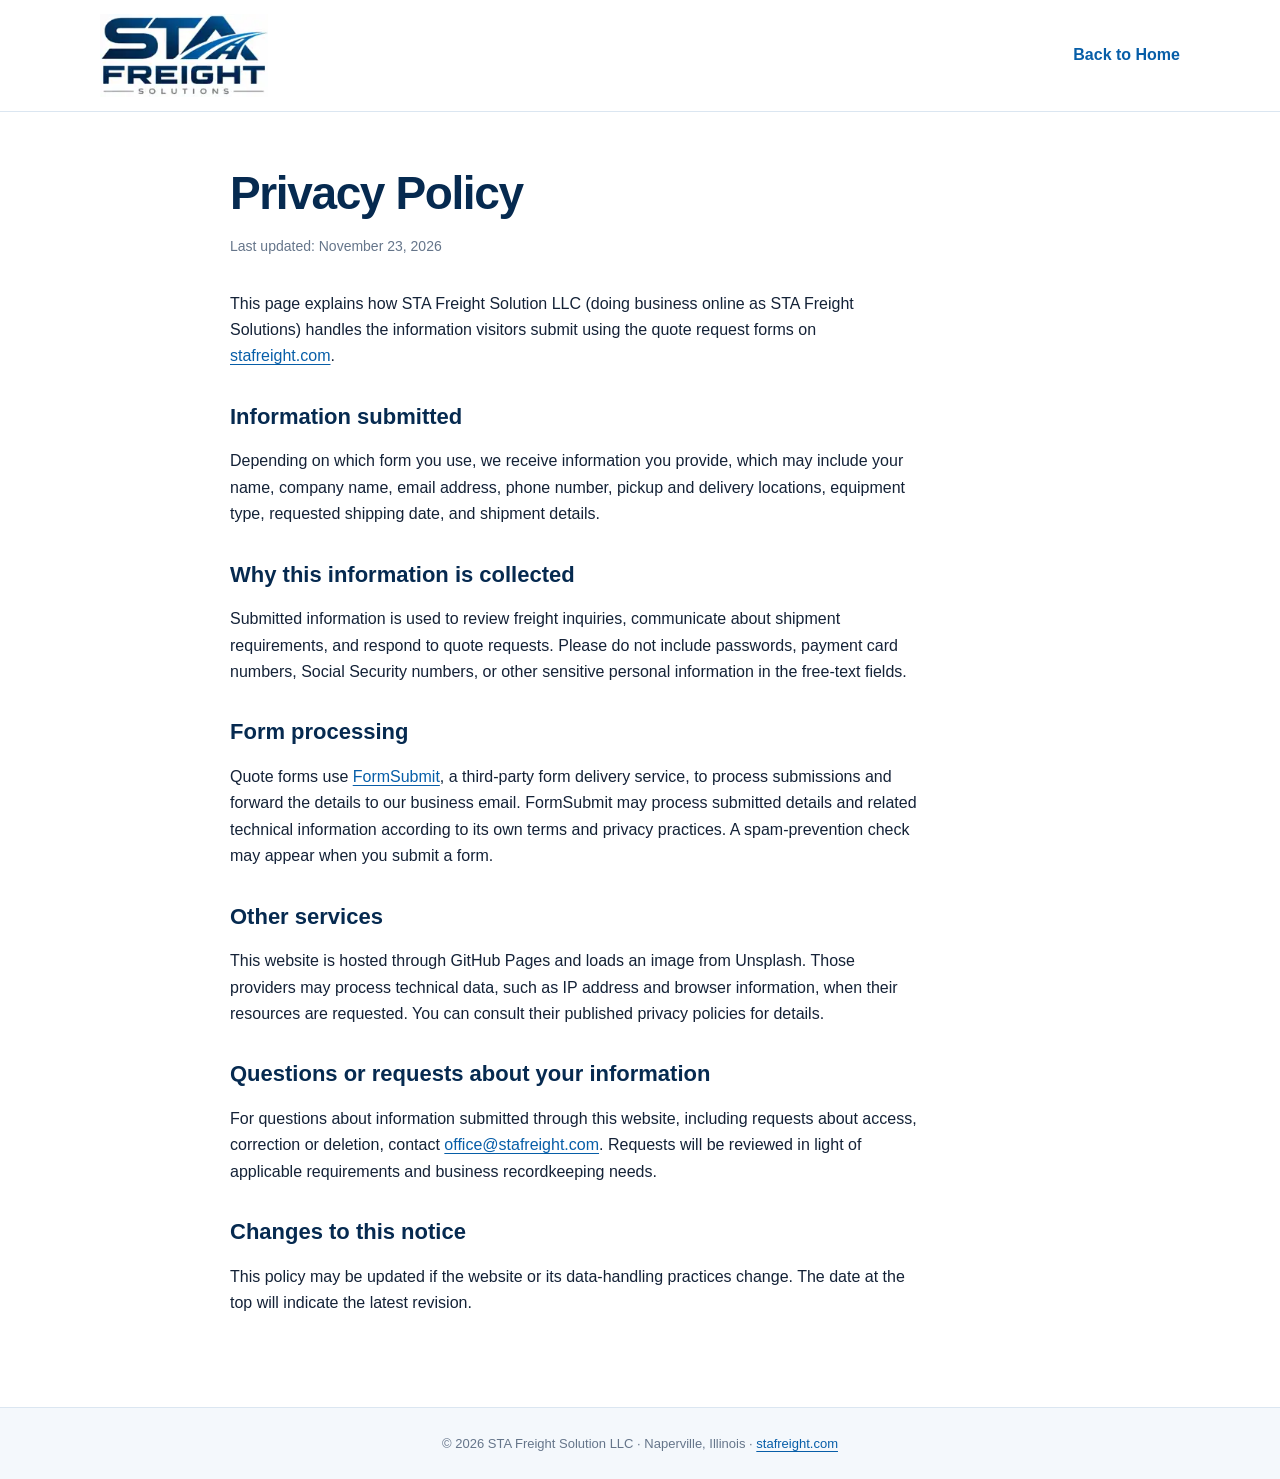
==== privacy.html @ 1ee25dc0 "P2: add transparent privacy notice for quote forms" ====
<!doctype html>
<html lang="en">
<head>
  <meta charset="utf-8">
  <meta name="viewport" content="width=device-width,initial-scale=1">
  <title>Privacy Policy | STA Freight Solutions</title>
  <meta name="description" content="How STA Freight Solution LLC handles information submitted through freight quote and contact forms.">
  <meta name="robots" content="index,follow">
  <link rel="canonical" href="https://stafreight.com/privacy.html">
  <link rel="icon" type="image/webp" href="/assets/sta-freight-logo.webp">
  <meta name="theme-color" content="#062a50">
  <style>
    :root{--navy:#062a50;--blue:#0c82dc;--ink:#142237;--muted:#65758a;--line:#dbe6f1;--soft:#f4f8fc}
    *{box-sizing:border-box}body{margin:0;font:16px/1.65 -apple-system,BlinkMacSystemFont,"Segoe UI",Arial,sans-serif;color:var(--ink);background:#fff}
    a{color:#075ea8;text-underline-offset:3px}a:focus-visible{outline:3px solid var(--blue);outline-offset:3px}
    header{border-bottom:1px solid var(--line);background:#fff}.bar{max-width:1120px;margin:auto;display:flex;justify-content:space-between;align-items:center;gap:18px;padding:14px 20px}.brand img{display:block;width:168px;max-width:100%;height:auto}.back{text-decoration:none;font-weight:750}
    main{max-width:860px;padding:54px 20px 74px;margin:auto}h1,h2{color:var(--navy);line-height:1.2}h1{font-size:clamp(32px,5vw,46px);letter-spacing:-.03em;margin:0 0 10px}h2{font-size:22px;margin-top:34px}
    p,li{max-width:78ch}ul{padding-left:22px}.date{font-size:14px;color:var(--muted);margin-bottom:32px}
    footer{background:var(--soft);border-top:1px solid var(--line);padding:25px 20px;text-align:center;font-size:13px;color:var(--muted)}
    @media(max-width:600px){main{padding-top:38px}.bar{padding:12px 16px}.brand img{width:138px}}
  </style>
</head>
<body>
  <header><div class="bar"><a class="brand" href="/" aria-label="Return to STA Freight home"><img src="/assets/sta-freight-logo.webp" alt="STA Freight Solutions" width="168" decoding="async"></a><a class="back" href="/">Back to Home</a></div></header>
  <main>
    <h1>Privacy Policy</h1>
    <p class="date">Last updated: November 23, 2026</p>
    <p>This page explains how STA Freight Solution LLC (doing business online as STA Freight Solutions) handles the information visitors submit using the quote request forms on <a href="https://stafreight.com/">stafreight.com</a>.</p>
    <h2>Information submitted</h2>
    <p>Depending on which form you use, we receive information you provide, which may include your name, company name, email address, phone number, pickup and delivery locations, equipment type, requested shipping date, and shipment details.</p>
    <h2>Why this information is collected</h2>
    <p>Submitted information is used to review freight inquiries, communicate about shipment requirements, and respond to quote requests. Please do not include passwords, payment card numbers, Social Security numbers, or other sensitive personal information in the free-text fields.</p>
    <h2>Form processing</h2>
    <p>Quote forms use <a href="https://formsubmit.co/" target="_blank" rel="noopener noreferrer">FormSubmit</a>, a third-party form delivery service, to process submissions and forward the details to our business email. FormSubmit may process submitted details and related technical information according to its own terms and privacy practices. A spam-prevention check may appear when you submit a form.</p>
    <h2>Other services</h2>
    <p>This website is hosted through GitHub Pages and loads an image from Unsplash. Those providers may process technical data, such as IP address and browser information, when their resources are requested. You can consult their published privacy policies for details.</p>
    <h2>Questions or requests about your information</h2>
    <p>For questions about information submitted through this website, including requests about access, correction or deletion, contact <a href="mailto:office@stafreight.com">office@stafreight.com</a>. Requests will be reviewed in light of applicable requirements and business recordkeeping needs.</p>
    <h2>Changes to this notice</h2>
    <p>This policy may be updated if the website or its data-handling practices change. The date at the top will indicate the latest revision.</p>
  </main>
  <footer>© 2026 STA Freight Solution LLC · Naperville, Illinois · <a href="/">stafreight.com</a></footer>
</body>
</html>
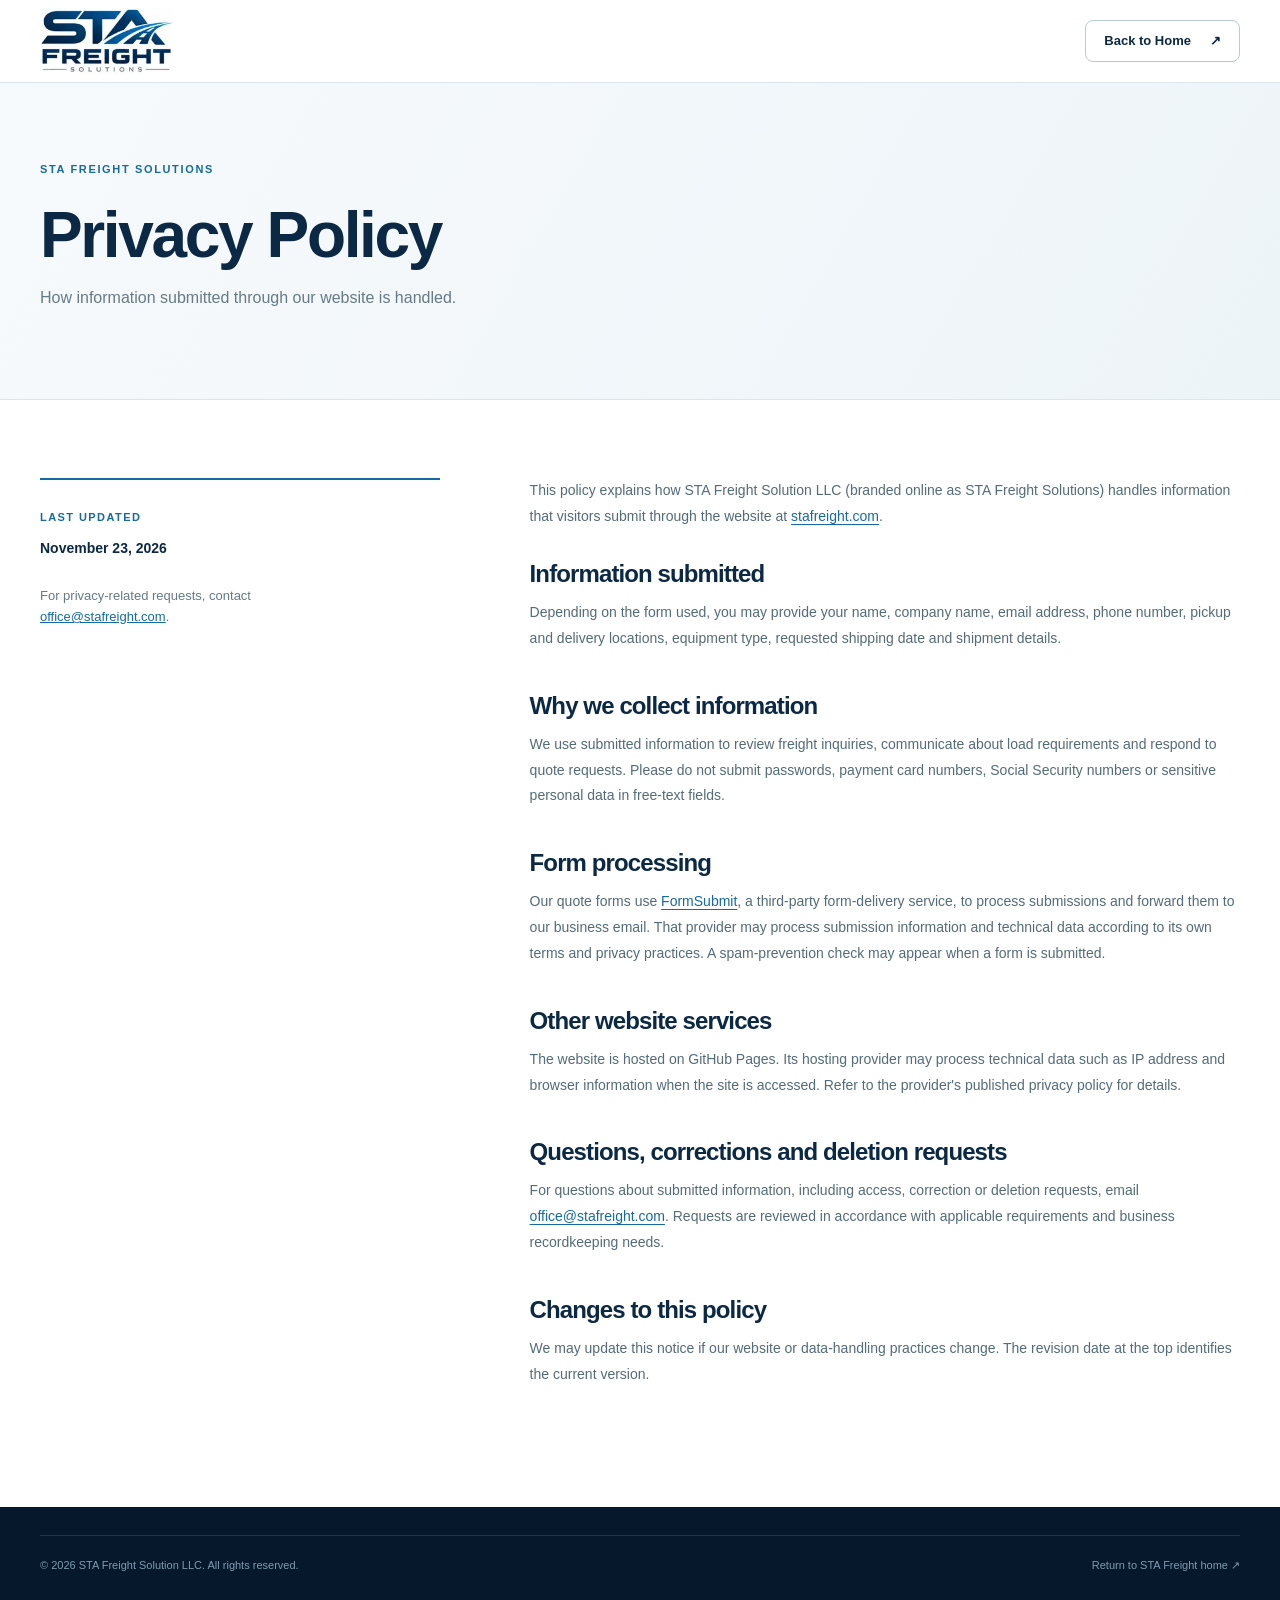
==== commit dd64624b: "Redesign STA Freight website in Corporate Premium style with accessible responsive layout" ====
--- a/privacy.html
+++ b/privacy.html
@@ -1,44 +1,26 @@
 <!doctype html>
 <html lang="en">
 <head>
-  <meta charset="utf-8">
-  <meta name="viewport" content="width=device-width,initial-scale=1">
+  <meta charset="utf-8"><meta name="viewport" content="width=device-width,initial-scale=1">
   <title>Privacy Policy | STA Freight Solutions</title>
-  <meta name="description" content="How STA Freight Solution LLC handles information submitted through freight quote and contact forms.">
-  <meta name="robots" content="index,follow">
-  <link rel="canonical" href="https://stafreight.com/privacy.html">
-  <link rel="icon" type="image/webp" href="/assets/sta-freight-logo.webp">
-  <meta name="theme-color" content="#062a50">
-  <style>
-    :root{--navy:#062a50;--blue:#0c82dc;--ink:#142237;--muted:#65758a;--line:#dbe6f1;--soft:#f4f8fc}
-    *{box-sizing:border-box}body{margin:0;font:16px/1.65 -apple-system,BlinkMacSystemFont,"Segoe UI",Arial,sans-serif;color:var(--ink);background:#fff}
-    a{color:#075ea8;text-underline-offset:3px}a:focus-visible{outline:3px solid var(--blue);outline-offset:3px}
-    header{border-bottom:1px solid var(--line);background:#fff}.bar{max-width:1120px;margin:auto;display:flex;justify-content:space-between;align-items:center;gap:18px;padding:14px 20px}.brand img{display:block;width:168px;max-width:100%;height:auto}.back{text-decoration:none;font-weight:750}
-    main{max-width:860px;padding:54px 20px 74px;margin:auto}h1,h2{color:var(--navy);line-height:1.2}h1{font-size:clamp(32px,5vw,46px);letter-spacing:-.03em;margin:0 0 10px}h2{font-size:22px;margin-top:34px}
-    p,li{max-width:78ch}ul{padding-left:22px}.date{font-size:14px;color:var(--muted);margin-bottom:32px}
-    footer{background:var(--soft);border-top:1px solid var(--line);padding:25px 20px;text-align:center;font-size:13px;color:var(--muted)}
-    @media(max-width:600px){main{padding-top:38px}.bar{padding:12px 16px}.brand img{width:138px}}
-  </style>
+  <meta name="description" content="How STA Freight Solution LLC handles information submitted through our freight quote forms.">
+  <meta name="robots" content="index, follow"><link rel="canonical" href="https://stafreight.com/privacy.html"><link rel="icon" type="image/webp" href="/assets/sta-freight-logo.webp"><meta name="theme-color" content="#0b2945">
+  <link rel="stylesheet" href="/assets/site.css?v=20261123a">
 </head>
 <body>
-  <header><div class="bar"><a class="brand" href="/" aria-label="Return to STA Freight home"><img src="/assets/sta-freight-logo.webp" alt="STA Freight Solutions" width="168" decoding="async"></a><a class="back" href="/">Back to Home</a></div></header>
-  <main>
-    <h1>Privacy Policy</h1>
-    <p class="date">Last updated: November 23, 2026</p>
-    <p>This page explains how STA Freight Solution LLC (doing business online as STA Freight Solutions) handles the information visitors submit using the quote request forms on <a href="https://stafreight.com/">stafreight.com</a>.</p>
-    <h2>Information submitted</h2>
-    <p>Depending on which form you use, we receive information you provide, which may include your name, company name, email address, phone number, pickup and delivery locations, equipment type, requested shipping date, and shipment details.</p>
-    <h2>Why this information is collected</h2>
-    <p>Submitted information is used to review freight inquiries, communicate about shipment requirements, and respond to quote requests. Please do not include passwords, payment card numbers, Social Security numbers, or other sensitive personal information in the free-text fields.</p>
-    <h2>Form processing</h2>
-    <p>Quote forms use <a href="https://formsubmit.co/" target="_blank" rel="noopener noreferrer">FormSubmit</a>, a third-party form delivery service, to process submissions and forward the details to our business email. FormSubmit may process submitted details and related technical information according to its own terms and privacy practices. A spam-prevention check may appear when you submit a form.</p>
-    <h2>Other services</h2>
-    <p>This website is hosted through GitHub Pages and loads an image from Unsplash. Those providers may process technical data, such as IP address and browser information, when their resources are requested. You can consult their published privacy policies for details.</p>
-    <h2>Questions or requests about your information</h2>
-    <p>For questions about information submitted through this website, including requests about access, correction or deletion, contact <a href="mailto:office@stafreight.com">office@stafreight.com</a>. Requests will be reviewed in light of applicable requirements and business recordkeeping needs.</p>
-    <h2>Changes to this notice</h2>
-    <p>This policy may be updated if the website or its data-handling practices change. The date at the top will indicate the latest revision.</p>
-  </main>
-  <footer>© 2026 STA Freight Solution LLC · Naperville, Illinois · <a href="/">stafreight.com</a></footer>
-</body>
-</html>+<a class="skip-link" href="#main">Skip to content</a>
+<header class="site-header"><div class="container header-inner"><a class="brand" href="/" aria-label="STA Freight Solutions home"><img src="/assets/sta-freight-logo.webp" alt="STA Freight Solutions" width="220" height="109"></a><a class="btn btn-outline secondary-page-home" href="/">Back to Home <span aria-hidden="true">↗</span></a></div></header>
+<main id="main">
+<section class="secondary-hero"><div class="container"><p class="eyebrow">STA FREIGHT SOLUTIONS</p><h1>Privacy Policy</h1><p>How information submitted through our website is handled.</p></div></section>
+<section class="secondary-body"><div class="container secondary-layout"><aside><span>LAST UPDATED</span><strong>November 23, 2026</strong><p>For privacy-related requests, contact <a href="mailto:office@stafreight.com">office@stafreight.com</a>.</p></aside><div class="legal-content">
+<p>This policy explains how STA Freight Solution LLC (branded online as STA Freight Solutions) handles information that visitors submit through the website at <a href="https://stafreight.com/">stafreight.com</a>.</p>
+<h2>Information submitted</h2><p>Depending on the form used, you may provide your name, company name, email address, phone number, pickup and delivery locations, equipment type, requested shipping date and shipment details.</p>
+<h2>Why we collect information</h2><p>We use submitted information to review freight inquiries, communicate about load requirements and respond to quote requests. Please do not submit passwords, payment card numbers, Social Security numbers or sensitive personal data in free-text fields.</p>
+<h2>Form processing</h2><p>Our quote forms use <a href="https://formsubmit.co/" target="_blank" rel="noopener noreferrer">FormSubmit</a>, a third-party form-delivery service, to process submissions and forward them to our business email. That provider may process submission information and technical data according to its own terms and privacy practices. A spam-prevention check may appear when a form is submitted.</p>
+<h2>Other website services</h2><p>The website is hosted on GitHub Pages. Its hosting provider may process technical data such as IP address and browser information when the site is accessed. Refer to the provider's published privacy policy for details.</p>
+<h2>Questions, corrections and deletion requests</h2><p>For questions about submitted information, including access, correction or deletion requests, email <a href="mailto:office@stafreight.com">office@stafreight.com</a>. Requests are reviewed in accordance with applicable requirements and business recordkeeping needs.</p>
+<h2>Changes to this policy</h2><p>We may update this notice if our website or data-handling practices change. The revision date at the top identifies the current version.</p>
+</div></div></section>
+</main>
+<footer class="site-footer secondary-footer"><div class="container footer-bottom"><span>© 2026 STA Freight Solution LLC. All rights reserved.</span><a href="/">Return to STA Freight home ↗</a></div></footer>
+</body></html>
--- a/assets/site.css
+++ b/assets/site.css
@@ -0,0 +1,31 @@
+:root{--navy:#0b2945;--dark:#071e34;--deep:#06182b;--blue:#146aa3;--bright:#2788ba;--sky:#9bd1ee;--ink:#183247;--muted:#667a88;--line:#dce5eb;--soft:#f4f7f9;--white:#fff;--radius:18px}
+*,*::before,*::after{box-sizing:border-box}html{scroll-behavior:smooth;scroll-padding-top:110px}body{margin:0;background:#fff;color:var(--ink);font:16px/1.62 Inter,-apple-system,BlinkMacSystemFont,"Segoe UI",Arial,sans-serif;-webkit-font-smoothing:antialiased}body.modal-open{overflow:hidden}a{color:inherit;text-decoration:none}button,input,select,textarea{font:inherit}button{cursor:pointer}.container{width:min(1200px,calc(100% - 64px));margin:0 auto}section[id]{scroll-margin-top:110px}
+:where(a,button,input,select,textarea,summary):focus-visible{outline:3px solid #2997d0;outline-offset:3px}.skip-link{position:fixed;z-index:200;top:-100px;left:20px;padding:11px 18px;background:#fff;color:var(--navy);border-radius:10px;box-shadow:0 6px 28px #0003}.skip-link:focus{top:15px}h1,h2,h3,p{margin-top:0}h1,h2,h3{line-height:1.16;letter-spacing:-.037em}h2{font-size:clamp(34px,3.65vw,54px)}
+.eyebrow{display:flex;align-items:center;gap:10px;margin:0 0 22px;color:var(--blue);font-size:11px;line-height:1.3;font-weight:800;letter-spacing:.15em}.eyebrow-light{color:#9fd5f2}.signal-dot{width:8px;height:8px;background:#2f8fba;border-radius:50%;box-shadow:0 0 0 4px rgba(47,143,186,.11)}
+.topbar{background:var(--dark);color:#c9dbe8;font-size:11px;letter-spacing:.025em}.topbar-inner{display:flex;justify-content:space-between;gap:20px;align-items:center;min-height:35px}.topbar-divider{opacity:.35;padding:0 8px}.topbar-links{display:flex;gap:30px}.topbar-links a:hover{color:white}
+.site-header{position:sticky;top:0;z-index:50;background:rgba(255,255,255,.97);border-bottom:1px solid var(--line);backdrop-filter:blur(16px)}.header-inner{height:82px;display:flex;justify-content:space-between;align-items:center;gap:20px}.brand{display:inline-flex;align-items:center;flex-shrink:0}.brand img{display:block;width:auto;height:66px;object-fit:contain}.nav-links{display:flex;align-items:center;gap:27px;font-size:13px;font-weight:650;color:#415466}.nav-links>a:not(.nav-cta):hover{color:var(--blue)}.nav-cta{display:inline-flex;align-items:center;gap:17px;margin-left:5px;background:var(--navy);color:#fff;border-radius:7px;padding:12px 17px;font-size:13px;font-weight:750}.nav-cta:hover{background:#174266}.menu-toggle{display:none;background:transparent;border:0;padding:10px;width:46px;height:46px;flex-direction:column;align-items:center;justify-content:center;gap:5px}.menu-toggle span{display:block;width:24px;height:2px;background:var(--navy);border-radius:3px}
+.btn{display:inline-flex;align-items:center;justify-content:center;gap:19px;min-height:52px;padding:0 22px;border-radius:8px;border:1px solid transparent;font-weight:750;font-size:14px;text-align:center;transition:background-color .2s,transform .2s,box-shadow .2s}.btn:hover{transform:translateY(-1px)}.btn-primary{color:white;background:var(--navy);border-color:var(--navy);box-shadow:0 8px 22px rgba(11,41,69,.12)}.btn-primary:hover{background:#17466d}.btn-outline{background:transparent;color:var(--navy);border-color:#b9c9d6}.btn-outline:hover{background:#fff}.btn-light{background:#fff;color:var(--navy)}.btn-light:hover{background:#e5f0f7}.btn-white-outline{border-color:rgba(255,255,255,.4);background:rgba(255,255,255,.08);color:#fff}.btn-white-outline:hover{background:rgba(255,255,255,.15)}.btn-full{width:100%}.text-link{display:inline-flex;align-items:center;gap:12px;color:var(--blue);font-size:14px;font-weight:780;border-bottom:1px solid currentColor;padding-bottom:5px}.text-link:hover{color:var(--navy)}.text-link-light{color:#a3d7f2}.text-link-light:hover{color:#fff}
+.hero{background:radial-gradient(circle at 80% 16%,#e6f1f7 0%,transparent 36%),linear-gradient(120deg,#f8fafc 0%,#f4f7fa 72%,#edf3f7 100%);border-bottom:1px solid var(--line)}.hero-inner{display:grid;grid-template-columns:1.02fr .98fr;gap:clamp(42px,5.5vw,92px);align-items:center;min-height:630px;padding:76px 0 86px}.hero-copy h1{font-size:clamp(52px,5vw,77px);line-height:1.04;letter-spacing:-.055em;color:var(--navy);max-width:650px;margin:0}.hero-copy h1 span{color:var(--blue)}.hero-subtitle{font-size:18px;line-height:1.7;max-width:560px;color:#5a7182;margin:28px 0 30px}.hero-actions{display:flex;flex-wrap:wrap;gap:12px}.hero-footnote{display:flex;align-items:center;gap:12px;color:#687f90;font-size:12px;font-weight:650;margin-top:40px;letter-spacing:.025em}.footnote-rule{display:block;width:28px;height:1px;background:#93aab9}
+.hero-panel{background:linear-gradient(160deg,#123b5d,#0b2945 65%,#071f35);border:1px solid #2b536f;border-radius:18px;box-shadow:0 32px 65px rgba(7,30,52,.18);color:white;overflow:hidden;min-height:505px;position:relative;display:flex;flex-direction:column}.hero-panel::before{content:"";position:absolute;inset:0;background-image:linear-gradient(rgba(255,255,255,.03) 1px,transparent 1px),linear-gradient(90deg,rgba(255,255,255,.03) 1px,transparent 1px);background-size:38px 38px;mask-image:linear-gradient(90deg,transparent,black);pointer-events:none}.panel-top,.panel-bottom{position:relative;display:flex;align-items:center;justify-content:space-between;padding:23px 27px;gap:10px;font-size:10px;font-weight:760;letter-spacing:.12em}.panel-top{border-bottom:1px solid rgba(255,255,255,.14)}.panel-corner{width:33px;height:33px;border:1px solid rgba(255,255,255,.3);display:grid;place-items:center;border-radius:50%;font-size:17px}.panel-content{padding:35px 34px 18px;position:relative;flex:1}.panel-overline{font-size:10px;letter-spacing:.15em;color:#8db8d5;font-weight:750;margin-bottom:16px}.panel-content h2{font-size:clamp(34px,3.6vw,52px);font-weight:680;line-height:1.07;letter-spacing:-.05em;margin:0}.panel-content h2 span{color:#a4d7ef}.route-graphic{height:125px;margin:16px -8px -12px}.route-graphic svg{display:block;width:100%;height:100%}.panel-steps{display:grid;grid-template-columns:repeat(3,minmax(0,1fr));gap:8px}.panel-steps div{display:flex;flex-direction:column;gap:8px;padding:14px 12px 14px;border:1px solid rgba(255,255,255,.16);background:rgba(255,255,255,.055);border-radius:8px}.panel-steps span{font-size:11px;color:#90c8e8;font-weight:850}.panel-steps strong{font-size:11px;font-weight:680;line-height:1.4}.panel-bottom{border-top:1px solid rgba(255,255,255,.13);color:#98bdd5}
+.credential-strip{background:#fff;border-bottom:1px solid var(--line)}.credential-inner{display:grid;grid-template-columns:repeat(3,1fr) auto;align-items:center;min-height:108px;gap:20px}.credential-inner>span{border-right:1px solid var(--line);padding-right:20px;display:flex;flex-direction:column;gap:2px}.credential-inner strong{font-size:15px;letter-spacing:.005em;color:var(--navy)}.credential-inner small{font-size:11px;color:var(--muted)}.credential-inner>a{font-size:12px;font-weight:800;color:var(--blue);white-space:nowrap}.credential-inner>a:hover{text-decoration:underline}
+.section{padding:105px 0}.section-head{display:grid;grid-template-columns:1.25fr .75fr;gap:35px;align-items:end;margin-bottom:40px}.section-head h2{color:var(--navy);max-width:680px;margin:0}.section-head>p{color:var(--muted);font-size:15px;max-width:420px;margin:0 0 8px}.section-head .eyebrow{margin-bottom:16px}
+.services-section{background:#fff}.services-grid{display:grid;grid-template-columns:repeat(4,minmax(0,1fr));gap:15px}.service-card{min-height:285px;border:1px solid var(--line);background:white;border-radius:12px;padding:25px 23px 23px;display:flex;flex-direction:column;transition:border-color .2s,box-shadow .2s,transform .2s}.service-card:hover{border-color:#a4c3d7;box-shadow:0 13px 31px rgba(11,41,69,.08);transform:translateY(-2px)}.service-top{display:flex;justify-content:space-between;align-items:start;margin-bottom:33px}.service-index{font-size:11px;color:#8393a0;letter-spacing:.05em;font-weight:720}.service-icon{width:43px;height:43px;border:1px solid #cddfe9;border-radius:10px;background:#f2f8fb;display:grid;place-items:center;color:var(--blue);font-weight:850;font-size:12px;letter-spacing:.06em}.service-card h3{font-size:22px;color:var(--navy);margin-bottom:10px}.service-card p{font-size:13px;line-height:1.72;color:var(--muted);margin:0}.service-detail{margin-top:auto;padding-top:25px;color:var(--blue);font-size:9px;font-weight:850;letter-spacing:.12em}.services-bottom{display:flex;align-items:center;justify-content:space-between;gap:20px;border-top:1px solid var(--line);padding-top:24px;margin-top:30px;color:#738897;font-size:14px}
+.approach-section{background:var(--navy);color:white;position:relative;overflow:hidden}.approach-section::before{content:"";position:absolute;width:540px;height:540px;right:-200px;top:-160px;border-radius:50%;border:1px solid rgba(255,255,255,.08);box-shadow:0 0 0 80px rgba(255,255,255,.018),0 0 0 170px rgba(255,255,255,.01)}.approach-layout{display:grid;grid-template-columns:.9fr 1.1fr;gap:130px;position:relative;align-items:center}.approach-intro h2{color:#fff;font-size:clamp(43px,4.1vw,60px);margin:0 0 22px}.approach-intro h2 span{color:#9cd5f2}.approach-intro>p:not(.eyebrow){color:#c8d8e2;line-height:1.82;font-size:15px;max-width:440px;margin-bottom:30px}.approach-points{display:grid}.approach-points article{display:grid;grid-template-columns:45px 1fr;gap:20px;padding:22px 0;border-bottom:1px solid rgba(255,255,255,.18)}.approach-points article:first-child{border-top:1px solid rgba(255,255,255,.18)}.approach-num{font-size:12px;font-weight:850;color:#7db8d8}.approach-points h3{font-size:20px;color:white;font-weight:650;margin-bottom:7px}.approach-points p{font-size:13px;color:#b8ccdb;max-width:430px;margin:0}
+.process-section{background:#fff}.process-layout{display:grid;grid-template-columns:.88fr 1.12fr;gap:130px;align-items:center}.process-copy h2{color:var(--navy);margin:0 0 21px}.process-copy>p:not(.eyebrow){color:var(--muted);font-size:15px;line-height:1.78;margin-bottom:29px}.process-steps{border-top:1px solid var(--line)}.process-step{display:grid;grid-template-columns:55px 1fr;gap:18px;padding:27px 0;border-bottom:1px solid var(--line)}.process-number{color:var(--blue);font-size:14px;font-weight:800}.process-step h3{font-size:20px;color:var(--navy);margin:0 0 7px}.process-step p{font-size:13px;color:var(--muted);margin:0;max-width:440px}
+.coverage-section{padding:66px 0;background:#103a5c;color:#fff}.coverage-layout{display:grid;grid-template-columns:1fr .9fr;gap:90px;align-items:center}.coverage-layout h2{font-size:clamp(35px,3.5vw,49px);margin:0 0 18px}.coverage-layout p:not(.eyebrow){font-size:14px;color:#cee0ec;max-width:530px;line-height:1.8}.coverage-mark{padding:23px 28px;display:flex;align-items:center;gap:10px;position:relative;border:1px solid rgba(255,255,255,.17);border-radius:12px;background:rgba(255,255,255,.04)}.coverage-mark>span:not(.coverage-line){display:flex;flex-direction:column;gap:4px;font-size:12px;font-weight:800;color:#9fd6f3;white-space:nowrap}.coverage-mark b{color:white;font-size:10px;letter-spacing:.09em}.coverage-line{height:1px;flex:1;min-width:20px;border-top:1px dashed #73a4c1;position:relative}.coverage-line::after{content:"";position:absolute;right:0;top:-4px;width:7px;height:7px;border-top:1px solid #73a4c1;border-right:1px solid #73a4c1;transform:rotate(45deg)}.coverage-mark>div{position:absolute;bottom:-12px;left:50%;transform:translateX(-50%);background:#103a5c;padding:0 10px;font-size:9px;letter-spacing:.13em;color:#a2cce3;white-space:nowrap}
+.carrier-section{background:#f4f7f9}.carrier-layout{display:grid;grid-template-columns:1fr .8fr;gap:95px;align-items:center}.carrier-layout h2{color:var(--navy);margin:0 0 17px}.carrier-layout p:not(.eyebrow){color:var(--muted);max-width:520px;font-size:15px;line-height:1.8}.carrier-card{background:#fff;border:1px solid var(--line);border-radius:12px;padding:39px 42px;box-shadow:0 17px 55px rgba(13,45,69,.055)}.carrier-card .card-label{color:var(--blue);font-size:11px;letter-spacing:.13em;font-weight:850}.carrier-card h3{font-size:30px;margin:19px 0 13px;color:var(--navy)}.carrier-card p{color:var(--muted);font-size:14px;margin-bottom:28px}.carrier-card .btn-white-outline{border:1px solid var(--navy);color:var(--navy);background:transparent}.carrier-card .btn-white-outline:hover{background:#eff5f9}
+.tools-section{background:#fff}.tools-grid{display:grid;grid-template-columns:1fr 1fr;gap:20px}.tool-card{background:#f7f9fa;border:1px solid var(--line);border-radius:13px;padding:32px;min-width:0}.tool-heading{display:grid;grid-template-columns:34px 1fr;gap:16px;margin-bottom:26px}.tool-index{font-size:12px;color:var(--blue);font-weight:850;padding-top:7px}.tool-heading h3{font-size:24px;margin:0 0 7px;color:var(--navy)}.tool-heading p{margin:0;color:var(--muted);font-size:13px}.choice-grid{display:grid;grid-template-columns:repeat(2,minmax(0,1fr));gap:11px}.choice{background:#fff;border:1px solid #d4e0e7;color:var(--navy);padding:16px 14px;border-radius:8px;text-align:left;font-size:13px;font-weight:730;min-height:58px}.choice:hover,.choice.active{border-color:var(--blue);background:#eaf4fa;color:var(--blue)}.recommendation{display:none;gap:10px;margin-top:17px;background:#e9f4f8;border-left:3px solid var(--blue);padding:15px 17px;border-radius:7px}.recommendation.show{display:flex;flex-direction:column}.recommendation strong{color:var(--navy);font-size:17px}.recommendation span{color:var(--muted);font-size:13px}.recommendation .text-link{align-self:flex-start;margin-top:5px}.field-grid,.form-row{display:grid;grid-template-columns:repeat(2,minmax(0,1fr));gap:15px}.field-grid label,.quote-form label,.mini-form label{display:block;color:#304b60;font-size:12px;font-weight:700;line-height:1.4}.field-grid input,.field-grid select,.quote-form input,.quote-form select,.quote-form textarea,.mini-form input,.mini-form select{display:block;width:100%;min-width:0;min-height:47px;margin-top:8px;padding:11px 13px;border:1px solid #cad9e3;border-radius:7px;background:#fff;color:var(--ink);outline:0}.field-grid input:focus,.field-grid select:focus,.quote-form input:focus,.quote-form select:focus,.quote-form textarea:focus,.mini-form input:focus,.mini-form select:focus{border-color:var(--blue);box-shadow:0 0 0 3px rgba(20,106,163,.13)}.field-grid{margin-bottom:19px}.estimate-result{display:flex;flex-direction:column;gap:5px;border-top:1px solid var(--line);margin-top:19px;padding-top:18px}.estimate-result small{color:var(--blue);font-weight:850;font-size:11px;letter-spacing:.03em}.estimate-result strong{font-size:27px;letter-spacing:-.02em;color:var(--navy)}.estimate-result em{font-style:normal;font-size:11px;color:var(--muted);line-height:1.6}
+.faq-section{background:#f5f8fa}.faq-layout{display:grid;grid-template-columns:.75fr 1.25fr;gap:100px}.faq-layout h2{color:var(--navy);margin:0 0 17px}.faq-layout>div:first-child>p:not(.eyebrow){font-size:15px;color:var(--muted);max-width:330px}.faq-list{border-top:1px solid #ccdae3}.faq-list details{border-bottom:1px solid #ccdae3}.faq-list summary{display:flex;align-items:center;justify-content:space-between;gap:15px;list-style:none;cursor:pointer;padding:23px 2px;font-weight:720;font-size:15px;color:var(--navy)}.faq-list summary::-webkit-details-marker{display:none}.faq-list summary::after{content:'+';font-size:23px;font-weight:350;color:var(--blue)}.faq-list details[open] summary::after{content:'−'}.faq-list details p{color:var(--muted);font-size:13px;line-height:1.8;margin:-5px 0 23px;max-width:620px}
+.contact-section{background:#fff}.contact-layout{display:grid;grid-template-columns:.87fr 1.13fr;gap:0;background:var(--navy);border-radius:16px;overflow:hidden;box-shadow:0 25px 65px rgba(8,39,65,.10)}.contact-info{color:#fff;padding:54px 50px;background:linear-gradient(155deg,#123c5d,var(--navy))}.contact-info h2{font-size:clamp(37px,3.6vw,51px);margin:0 0 19px}.contact-info>p:not(.eyebrow){color:#d0dfe9;font-size:15px;line-height:1.75;max-width:390px}.contact-details{margin-top:40px;display:flex;flex-direction:column;gap:27px}.contact-details>div{display:flex;flex-direction:column;gap:5px}.contact-details span{font-size:10px;font-weight:800;letter-spacing:.14em;color:#8fc6e6}.contact-details a,.contact-details strong{font-size:17px;color:white;font-weight:650}.contact-details a:hover{text-decoration:underline}.contact-details small{color:#c9dce8;font-size:12px}.contact-details .verify-link{font-size:12px;color:#a4d9f5;align-self:flex-start}.quote-form{padding:44px 40px 35px;background:#f6f9fb;color:var(--ink)}.form-header{margin-bottom:25px}.form-header p{color:var(--blue);font-size:10px;font-weight:850;letter-spacing:.15em;margin:0 0 8px}.form-header h3{color:var(--navy);font-size:28px;margin:0 0 5px}.form-header span{font-size:11px;color:var(--muted)}.quote-form>.form-row{margin-bottom:15px}.quote-form>label{margin-bottom:18px}.quote-form textarea{resize:vertical;min-height:115px}.quote-form label span,.mini-form label span{color:#a34c46}.quote-form .btn{margin-top:0}.form-note{color:var(--muted);font-size:11px;line-height:1.6;margin:14px 0 0;text-align:center}.form-note a{text-decoration:underline;text-underline-offset:2px;color:var(--navy)}.honeypot{display:none!important;position:absolute!important;left:-9999px!important}
+.site-footer{background:var(--deep);color:#adbfcc;padding:68px 0 26px}.footer-inner{display:grid;grid-template-columns:2.2fr 1fr 1fr 1.35fr;gap:45px}.footer-logo{display:inline-flex;background:#fff;border-radius:6px;padding:8px 12px}.footer-logo img{display:block;width:135px;height:auto;object-fit:contain}.footer-company p{color:#9bb3c5;max-width:300px;font-size:13px;margin-top:20px;line-height:1.8}.footer-inner h3{color:#fff;font-size:10px;letter-spacing:.13em;font-weight:850;margin:8px 0 21px}.footer-inner>div:not(:first-child) a,.footer-inner>div:not(:first-child) span{display:block;font-size:12px;line-height:1.6;margin-bottom:11px}.footer-inner a:hover{color:#fff}.footer-bottom{display:flex;justify-content:space-between;gap:20px;border-top:1px solid rgba(255,255,255,.12);padding-top:21px;margin-top:48px;font-size:11px;color:#7f9bb0}
+.quick-float{position:fixed;right:22px;bottom:22px;z-index:55;padding:13px 18px;background:var(--blue);color:#fff;border:1px solid #2d8ebf;border-radius:999px;box-shadow:0 12px 27px rgba(8,54,91,.2);font-weight:780;font-size:13px}.quick-float:hover{background:var(--navy)}.quick-float span{padding-left:12px}
+.modal{position:fixed;inset:0;background:rgba(4,22,38,.7);z-index:100;display:none;align-items:center;justify-content:center;padding:17px;backdrop-filter:blur(5px)}.modal.show{display:flex}.modal-card{position:relative;background:#fff;border-radius:14px;padding:36px;width:min(670px,100%);max-height:calc(100dvh - 34px);overflow-y:auto;overscroll-behavior:contain;box-shadow:0 25px 75px #0003}.close-modal{position:absolute;top:17px;right:18px;width:40px;height:40px;border:1px solid var(--line);border-radius:50%;background:#fff;font-size:22px;color:var(--navy);display:grid;place-items:center}.modal-card h2{font-size:32px;color:var(--navy);margin:0 0 9px}.modal-card>#quickQuoteDescription{font-size:14px;color:var(--muted);margin-bottom:25px}.modal-card .eyebrow{margin-bottom:14px}.mini-form>.form-row{margin-bottom:15px}.mini-form .btn{margin-top:8px}
+@media(max-width:1150px){.hero-inner{gap:32px}.approach-layout,.process-layout{gap:75px}.footer-inner{gap:24px}.nav-links{gap:19px}.hero-copy h1{font-size:clamp(48px,5vw,68px)}}
+@media(max-width:1050px){.menu-toggle{display:flex}.header-inner{height:75px;position:relative}.brand img{height:60px}.nav-links{display:none}.nav-links.is-open{position:absolute;display:flex;top:calc(100% - 1px);left:0;right:0;flex-direction:column;align-items:stretch;gap:0;background:#fff;border:1px solid var(--line);padding:10px 14px 15px;max-height:calc(100dvh - 75px);overflow-y:auto;box-shadow:0 16px 30px #163a5220}.nav-links.is-open a{padding:11px 12px}.nav-links.is-open .nav-cta{margin:10px 0 0;justify-content:space-between}.hero-inner{grid-template-columns:1fr 1fr;gap:25px;padding:58px 0}.hero-copy h1{font-size:clamp(41px,5vw,59px)}.hero-subtitle{font-size:15px}.panel-content{padding:29px 22px 14px}.panel-content h2{font-size:36px}.panel-steps{grid-template-columns:1fr}.panel-steps div{flex-direction:row;gap:12px;padding:8px 12px}.hero-panel{min-height:455px}.panel-top,.panel-bottom{padding:15px 20px}.approach-layout,.process-layout{gap:55px}.credential-inner{grid-template-columns:repeat(3,1fr)}.credential-inner>a{grid-column:1/-1;border-top:1px solid var(--line);padding:14px 0}.footer-inner{grid-template-columns:1.5fr 1fr 1fr;row-gap:30px}.footer-inner>div:last-child{grid-column:1/-1}}
+@media(max-width:850px){.container{width:min(100% - 40px,650px)}.topbar{display:none}.hero-inner{grid-template-columns:1fr;padding:55px 0 48px;gap:36px}.hero-copy h1{font-size:clamp(43px,8vw,66px);max-width:620px}.hero-subtitle{max-width:600px;font-size:16px;margin:23px 0 25px}.hero-footnote{margin-top:27px}.hero-panel{min-height:0}.panel-content h2{font-size:43px}.panel-steps{grid-template-columns:repeat(3,1fr)}.panel-steps div{flex-direction:column;gap:6px;padding:11px}.credential-inner{grid-template-columns:repeat(3,1fr)}.section{padding:72px 0}.section-head{grid-template-columns:1fr;gap:14px}.services-grid{grid-template-columns:repeat(2,minmax(0,1fr))}.service-card{min-height:260px}.approach-layout,.process-layout,.carrier-layout,.coverage-layout,.faq-layout{grid-template-columns:1fr;gap:38px}.approach-intro h2{font-size:48px}.coverage-layout{gap:48px}.coverage-section{padding:65px 0}.tools-grid{grid-template-columns:1fr}.contact-layout{grid-template-columns:1fr}.contact-info{padding:40px}.quote-form{padding:36px 32px}.footer-inner{grid-template-columns:repeat(2,1fr)}.footer-inner>div:last-child{grid-column:auto}}
+@media(max-width:570px){.container{width:calc(100% - 32px)}.header-inner{height:67px}.brand img{height:52px}.hero-inner{padding:43px 0 44px;gap:28px}.hero-copy h1{font-size:clamp(39px,10vw,54px)}.hero-copy .eyebrow{font-size:10px}.hero-subtitle{font-size:15px}.hero-actions{display:grid;grid-template-columns:1fr}.hero-actions .btn{width:100%}.hero-footnote{font-size:11px;line-height:1.5;align-items:flex-start}.hero-panel{border-radius:14px}.panel-top{padding:14px 16px}.panel-content{padding:25px 20px 14px}.panel-content h2{font-size:38px}.route-graphic{height:95px}.panel-steps div{padding:9px 6px}.panel-steps strong{font-size:10px}.panel-bottom{font-size:8px;padding:15px 17px}.credential-inner{grid-template-columns:1fr 1fr;min-height:0;padding:20px 0 0;gap:20px 10px}.credential-inner>span{border-right:0;padding-right:0}.credential-inner>span:nth-child(3){grid-column:1/-1}.credential-inner>a{margin-top:0}.section{padding:62px 0}.section-head h2,.process-copy h2,.carrier-layout h2,.faq-layout h2{font-size:clamp(32px,9vw,43px)}.services-grid{grid-template-columns:1fr}.service-card{min-height:240px;padding:24px}.service-top{margin-bottom:22px}.services-bottom{flex-direction:column;align-items:flex-start;gap:8px}.approach-intro h2{font-size:44px}.approach-section{padding:64px 0}.coverage-mark{padding:23px 17px}.coverage-mark>span:not(.coverage-line){font-size:11px}.carrier-card{padding:28px 23px}.tool-card{padding:24px 18px}.tool-heading{gap:11px}.choice-grid{grid-template-columns:1fr}.field-grid,.form-row{grid-template-columns:1fr;gap:13px}.contact-layout{border-radius:12px}.contact-info{padding:36px 24px}.contact-info h2{font-size:37px}.quote-form{padding:28px 19px}.quote-form>.form-row{margin-bottom:13px}.footer-inner{grid-template-columns:1fr 1fr;gap:25px}.footer-inner>div:first-child{grid-column:1/-1}.footer-bottom{flex-direction:column;gap:5px}.quick-float{right:12px;bottom:max(12px,env(safe-area-inset-bottom));padding:12px 16px}.modal{padding:9px}.modal-card{padding:29px 17px 24px;max-height:calc(100dvh - 18px)}.modal-card h2{font-size:27px}}
+@media(prefers-reduced-motion:reduce){html{scroll-behavior:auto}*,*::before,*::after{animation-duration:.01ms!important;transition-duration:.01ms!important}}
+/* Secondary pages share the Corporate Premium identity */
+.secondary-page-home{min-height:42px;font-size:13px;padding:0 18px}.secondary-hero{background:linear-gradient(120deg,#f7fafc,#edf4f8);padding:79px 0 73px;border-bottom:1px solid var(--line)}.secondary-hero h1{font-size:clamp(42px,5vw,66px);color:var(--navy);margin:0 0 12px}.secondary-hero>div>p:last-child{color:var(--muted);font-size:16px}.secondary-body{padding:78px 0 105px}.secondary-layout{display:grid;grid-template-columns:.36fr .64fr;gap:90px}.secondary-layout aside{align-self:start;position:sticky;top:135px;border-top:2px solid var(--blue);padding-top:23px}.secondary-layout aside>span{color:var(--blue);letter-spacing:.13em;font-size:11px;font-weight:800}.secondary-layout aside>strong{display:block;margin:8px 0 25px;color:var(--navy);font-size:14px}.secondary-layout aside p{max-width:240px;color:var(--muted);font-size:13px}.secondary-layout aside a{color:var(--blue);text-decoration:underline}.legal-content p{font-size:14px;color:#536b7a;line-height:1.85}.legal-content h2{font-size:24px;color:var(--navy);margin:40px 0 12px}.legal-content h2:first-of-type{margin-top:30px}.legal-content a{color:var(--blue);text-decoration:underline;text-underline-offset:3px}.secondary-footer{padding:8px 0 28px}.secondary-footer .footer-bottom{margin-top:20px}.secondary-footer a:hover{text-decoration:underline}.thanks-page{background:linear-gradient(130deg,#f4f8fa,#eaf3f8);min-height:calc(100vh - 210px);padding:70px 24px;display:grid;place-items:center}.thanks-panel{max-width:700px;width:100%;padding:55px 62px;border-radius:15px;background:#fff;box-shadow:0 24px 75px rgba(11,41,69,.1);border:1px solid var(--line)}.thanks-check{display:grid;place-items:center;width:60px;height:60px;background:#e8f5ef;border-radius:50%;color:#16774f;font-size:26px;font-weight:800;margin-bottom:30px}.thanks-panel h1{font-size:clamp(35px,4vw,50px);color:var(--navy);margin:0 0 18px}.thanks-panel>p:not(.eyebrow){font-size:15px;color:var(--muted);line-height:1.8}.thanks-note{font-size:13px!important;margin-bottom:29px}.thanks-note a{color:var(--blue);text-decoration:underline}
+@media(max-width:850px){.secondary-layout{grid-template-columns:1fr;gap:34px}.secondary-layout aside{position:static}.secondary-body{padding:48px 0 75px}.secondary-hero{padding:50px 0}.thanks-panel{padding:40px 30px}}
+@media(max-width:570px){.secondary-page-home{padding:0 12px;font-size:11px}.thanks-page{padding:30px 16px}.thanks-panel{padding:35px 24px}.secondary-hero h1{font-size:41px}}
